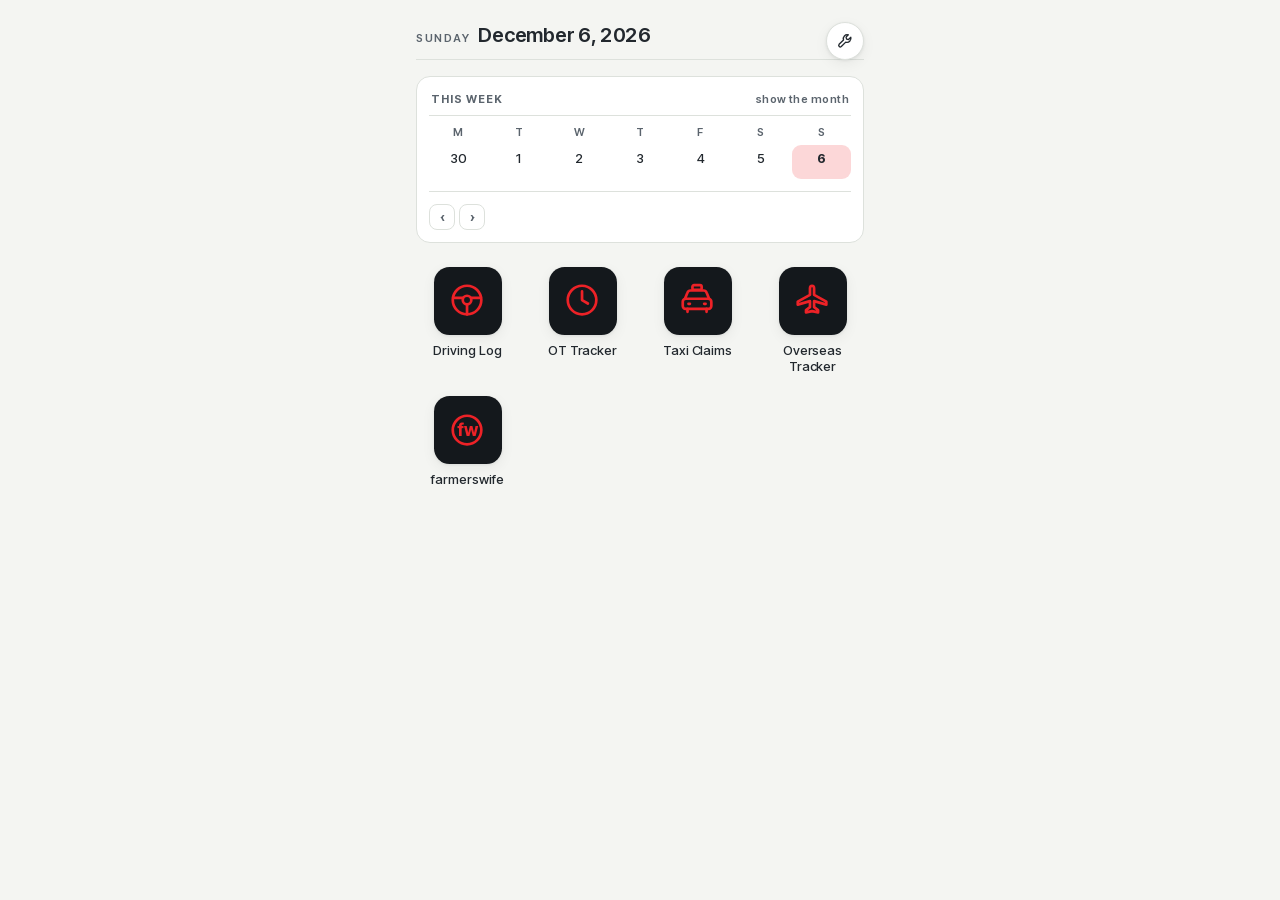
==== index.html @ e89e329d "A dashboard that looks designed rather than assembled Ben: "make the dashboard cleaner and more prof" ====
<!doctype html>
<html lang="en">
<head>
<meta charset="utf-8">
<title>CNA Apps</title>
<meta name="viewport" content="width=device-width, initial-scale=1, viewport-fit=cover">
<meta name="description" content="Work apps for the crew — vehicle and overtime logging, overseas OT forms.">
<meta name="theme-color" content="#171B20">
<meta name="apple-mobile-web-app-capable" content="yes">
<meta name="apple-mobile-web-app-status-bar-style" content="black-translucent">
<meta name="apple-mobile-web-app-title" content="CNA Apps">
<link rel="manifest" href="manifest.json">
<link rel="icon" href="icon-192.png" type="image/png">
<link rel="apple-touch-icon" href="apple-touch-icon.png">
<link rel="stylesheet" href="shell.css">
</head>
<body class="cna-hub">

<div class="cna-wrap">

<div id="cna-home">

  <!-- The date and the wrench share one line. The wrench used to sit
       alone in an empty strip above it, which read as a leftover. -->
  <header class="cna-today" id="cna-today">
    <span class="cna-today-day" id="cna-today-day"></span>
    <span class="cna-today-date" id="cna-today-date"></span>
    <button id="cna-settings-open" class="cna-gear" type="button" aria-label="Settings">
      <svg viewBox="0 0 24 24" fill="none" stroke="currentColor" stroke-width="1.7"
           stroke-linecap="round" stroke-linejoin="round" aria-hidden="true">
        <path d="M15.6 3.6a5 5 0 0 0-6.1 6.4L3.9 15.6a2 2 0 0 0 2.8 2.8l5.6-5.6a5 5 0 0 0 6.4-6.1l-2.9 2.9-2.4-.7-.7-2.4z"/>
      </svg>
    </button>
  </header>

  <!-- Filled in from the small summary each app leaves for the home
       screen. Empty until at least one app has been opened once. -->
  <div class="cna-strip" id="cna-strip"></div>

  <!-- What each app says is still outstanding, in its own words.
       Empty, and no height at all, on a day with nothing to do. -->
  <div class="cna-todo" id="cna-todo"></div>

  <!-- The week, coloured by what each app says happened on each day.
       Empty until at least one app has been opened once. -->
  <div class="cna-cal" id="cna-cal"></div>

  <nav class="cna-apps" id="cna-app-grid" aria-label="Apps">

    <a class="cna-app" href="dot/" data-app-id="dot">
      <span class="cna-app-icon cna-icon-dot" aria-hidden="true">
        <svg viewBox="0 0 24 24" fill="none" stroke="currentColor" stroke-width="1.7"
             stroke-linecap="round" stroke-linejoin="round">
          <circle cx="12" cy="12" r="9"/><circle cx="12" cy="12" r="2.7"/>
          <path d="M3.3 10.6h6M15 10.6h5.7M12 14.7V21"/>
        </svg>
      </span>
      <span class="cna-app-label">Driving Log</span>
    </a>

    <a class="cna-app" href="otlog/" data-app-id="otlog">
      <span class="cna-app-icon cna-icon-otlog" aria-hidden="true">
        <!-- a clock, drawn at the same line weight as the steering wheel
             so the whole row reads as one set -->
        <svg viewBox="0 0 24 24" fill="none" stroke="currentColor" stroke-width="1.7"
             stroke-linecap="round" stroke-linejoin="round">
          <circle cx="12" cy="12" r="9"/><path d="M12 6.6V12l3.7 2.2"/>
        </svg>
      </span>
      <span class="cna-app-label">OT Tracker</span>
    </a>

    <a class="cna-app" href="taxi/" data-app-id="taxi">
      <span class="cna-app-icon cna-icon-taxi" aria-hidden="true">
        <!-- a cab with its roof sign, drawn at the same line weight as the
             steering wheel so the whole row reads as one set -->
        <svg viewBox="0 0 24 24" fill="none" stroke="currentColor" stroke-width="1.7"
             stroke-linecap="round" stroke-linejoin="round">
          <rect x="9.1" y="2.6" width="5.8" height="2.9" rx="1"/>
          <path d="M4.4 11.2 6 7.3a2 2 0 0 1 1.9-1.3h8.2A2 2 0 0 1 18 7.3l1.6 3.9"/>
          <rect x="3" y="11.2" width="18" height="6.4" rx="1.8"/>
          <path d="M6.6 14.4h.9M16.5 14.4h.9M6 17.6v1.8M18 17.6v1.8"/>
        </svg>
      </span>
      <span class="cna-app-label">Taxi Claims</span>
    </a>

    <a class="cna-app" href="ot/" data-app-id="ot">
      <span class="cna-app-icon cna-icon-ot" aria-hidden="true">
        <!-- a plain aeroplane, drawn at the same line weight as the
             steering wheel so the two read as one set -->
        <svg viewBox="0 0 24 24" fill="none" stroke="currentColor" stroke-width="1.7"
             stroke-linecap="round" stroke-linejoin="round">
          <path d="M12 3c.8 0 1.3.8 1.3 1.8v3.9l7.7 4.3v1.9l-7.7-2.2v3.8l2.5 1.8v1.5L12 19l-3.8.8v-1.5l2.5-1.8v-3.8L3 14.9V13l7.7-4.3V4.8C10.7 3.8 11.2 3 12 3z"/>
        </svg>
      </span>
      <span class="cna-app-label">Overseas Tracker</span>
    </a>

    <!-- A shortcut out to the rostering site, not an app stored on the
         phone, so this one needs a connection. -->
    <a class="cna-app" href="https://mediacorp.cloud.farmerswife.com/mobile/index.html"
       data-app-id="fw" data-external="1" target="_blank" rel="noopener noreferrer">
      <span class="cna-app-icon cna-icon-fw" aria-hidden="true">
        <!-- farmerswife's ring-and-fw mark redrawn in the same line weight
             and colour as the other two, so the row reads as one set -->
        <svg viewBox="0 0 24 24" fill="none" stroke="currentColor" stroke-width="1.7"
             stroke-linecap="round" stroke-linejoin="round">
          <circle cx="12" cy="12" r="9"/>
          <text x="12" y="12.9" text-anchor="middle" dominant-baseline="middle"
                font-family="Inter Tight, system-ui, sans-serif" font-weight="700"
                font-size="11" fill="currentColor" stroke="none">fw</text>
        </svg>
      </span>
      <span class="cna-app-label">farmerswife</span>
    </a>

  </nav>

</div><!-- /cna-home -->


<section id="cna-settings" hidden aria-label="Settings">

  <header class="cna-header">
    <h1>Settings</h1>
    <button id="cna-settings-close" class="cna-gear" type="button" aria-label="Back to apps">
      <svg viewBox="0 0 24 24" fill="none" stroke="currentColor" stroke-width="2"
           stroke-linecap="round" stroke-linejoin="round" aria-hidden="true">
        <path d="M18 6 6 18M6 6l12 12"/>
      </svg>
    </button>
  </header>

  <h2 class="cna-section-title">Appearance</h2>
  <div class="cna-card">
    <div class="cna-seg" id="cna-theme-picker" role="group" aria-label="Appearance">
      <button type="button" data-theme="light" aria-pressed="false">Day mode</button>
      <button type="button" data-theme="dark" aria-pressed="false">Night mode</button>
      <button type="button" data-theme="auto" aria-pressed="false">Follow phone</button>
    </div>
  </div>

  <h2 class="cna-section-title">Text size</h2>
  <div class="cna-card">
    <div class="cna-seg cna-seg-4" id="cna-size-picker" role="group" aria-label="Text size">
      <button type="button" data-scale="0.9"  aria-pressed="false" style="font-size:12px">Small</button>
      <button type="button" data-scale="1"    aria-pressed="false" style="font-size:14px">Normal</button>
      <button type="button" data-scale="1.15" aria-pressed="false" style="font-size:16px">Large</button>
      <button type="button" data-scale="1.3"  aria-pressed="false" style="font-size:18px">Larger</button>
    </div>
  </div>

  <!-- Ticked activities are written into a calendar file the phone hands
       to its own Calendar app. Built from the same summaries the home
       screen already reads, so no app has to be touched to feed it. -->
  <h2 class="cna-section-title">Add to Apple Calendar</h2>
  <div class="cna-card">
    <div id="cna-cal-picks" class="cna-checks"></div>
    <button id="cna-cal-send" class="cna-btn" type="button">Add to Apple Calendar</button>
    <p id="cna-cal-note" class="cna-note" hidden></p>
  </div>

  <h2 class="cna-section-title">App updates</h2>
  <div class="cna-card">
    <div id="cna-update-list" class="cna-update-list"></div>
    <div class="cna-btn-row">
      <button id="cna-check-updates" class="cna-btn" type="button">Check for updates</button>
      <button id="cna-whats-new" class="cna-btn" type="button">What's new</button>
    </div>
  </div>

</section>

<!-- The small window. Empty until something opens it. -->
<div id="cna-modal" class="cna-modal" hidden role="dialog" aria-modal="true" aria-labelledby="cna-modal-title">
  <div class="cna-sheet" tabindex="-1">
    <header class="cna-sheet-head">
      <h2 id="cna-modal-title">What&rsquo;s new</h2>
      <button id="cna-modal-close" class="cna-gear" type="button" aria-label="Close">
        <svg viewBox="0 0 24 24" fill="none" stroke="currentColor" stroke-width="2"
             stroke-linecap="round" stroke-linejoin="round" aria-hidden="true">
          <path d="M18 6 6 18M6 6l12 12"/>
        </svg>
      </button>
    </header>
    <div id="cna-modal-body" class="cna-sheet-body"></div>
  </div>
</div>

</div>

<script src="shell.js"></script>
</body>
</html>
---- shell.css ----
/* Shell styles for the CNA Integrated App.

   Every rule here is prefixed .cna- so it can never collide with anything
   inside a sub-app. The two module pages load this file alongside their own
   stylesheet; the only things it styles in there are the top bar and the
   shared typeface. */

/* Inter Tight, served from this site rather than from Google, so the apps
   keep their own look with no signal and nothing is requested from an
   outside company. One variable file covers every weight from 400 to 700.
   swap: text shows immediately in the phone's own font and changes over
   once this has loaded, so a slow connection never leaves a blank screen. */
@font-face {
  font-family: "Inter Tight";
  font-style: normal;
  font-weight: 400 700;
  font-display: swap;
  src: url("fonts/inter-tight-latin.woff2") format("woff2");
  unicode-range: U+0000-00FF, U+0131, U+0152-0153, U+02BB-02BC, U+02C6, U+02DA,
    U+02DC, U+0304, U+0308, U+0329, U+2000-206F, U+20AC, U+2122, U+2191, U+2193,
    U+2212, U+2215, U+FEFF, U+FFFD;
}

@font-face {
  font-family: "Inter Tight";
  font-style: normal;
  font-weight: 400 700;
  font-display: swap;
  src: url("fonts/inter-tight-latin-ext.woff2") format("woff2");
  unicode-range: U+0100-02BA, U+02BD-02C5, U+02C7-02CC, U+02CE-02D7, U+02DD-02FF,
    U+0304, U+0308, U+0329, U+1D00-1DBF, U+1E00-1E9F, U+1EF2-1EFF, U+2020,
    U+20A0-20AB, U+20AD-20C0, U+2113, U+2C60-2C7F, U+A720-A7FF;
}

/* OT Builder's own stylesheet already asks for Inter and falls back to the
   phone's font. Pointing it at Inter Tight from here means its file stays
   exactly as its author wrote it. This sets the family on that app's root
   only, so the Arial used for the printed-form preview is left alone. */
#ot-form-builder {
  font-family: "Inter Tight", Inter, ui-sans-serif, system-ui, -apple-system,
    BlinkMacSystemFont, "Segoe UI", sans-serif;
}

:root {
  --cna-font: "Inter Tight", -apple-system, "SF Pro Text", "Segoe UI", Roboto,
    system-ui, sans-serif;

  /* Five sizes, and nothing between them. The home screen had grown
     twelve — 9, 10, 10.8, 11, 12, 13, 13.5, 14, 15, 18, 19, 20 — which is
     the single biggest reason it read as unfinished. Every piece of text
     on this page now picks one of these.
       label  section headings, figure labels' siblings, legends
       small  secondary text, calendar numbers, app names
       body   rows meant to be read and tapped
       title  the date
       figure the numbers                                            */
  --t-label: 11px;
  --t-small: 13px;
  --t-body: 15px;
  --t-title: 20px;
  --t-figure: 26px;

  /* One card, used for every panel on the home screen, so the page reads
     as three parts of one thing rather than three unrelated pieces. */
  --cna-radius: 14px;

  --cna-paper: #F4F5F2;
  --cna-card: #FFFFFF;
  --cna-ink: #22282E;
  --cna-ink-soft: #5B646D;
  --cna-line: #DDE1DC;
  --cna-accent: #ED2227;
  --cna-accent-ink: #FFFFFF;
  --cna-shadow: 0 1px 3px rgba(30, 36, 42, .08), 0 4px 14px rgba(30, 36, 42, .06);
}

@media (prefers-color-scheme: dark) {
  :root {
    --cna-paper: #171B20;
    --cna-card: #21262D;
    --cna-ink: #E9ECEE;
    --cna-ink-soft: #9AA4AD;
    --cna-line: #333B44;
    --cna-accent: #F04A4E;
    --cna-accent-ink: #FFFFFF;
    --cna-shadow: 0 1px 3px rgba(0, 0, 0, .35), 0 4px 14px rgba(0, 0, 0, .25);
  }
}

/* An explicit choice always wins over the device setting, in both
   directions — the same three-state model DOT.log already uses.

   Three ways a choice can arrive: the container's own switch
   (data-cna-theme), DOT.log stamping the document root (data-theme),
   and OT Builder stamping its own root element, which is matched
   through :has(). Whichever is present, the shell's top bar ends up
   on the same side as the app it is sitting on. */
:root[data-cna-theme="light"],
:root[data-theme="light"],
:root:has(#ot-form-builder[data-theme="light"]) {
  --cna-paper: #F4F5F2; --cna-card: #FFFFFF; --cna-ink: #22282E;
  --cna-ink-soft: #5B646D; --cna-line: #DDE1DC; --cna-accent: #ED2227;
  --cna-accent-ink: #FFFFFF;
  --cna-shadow: 0 1px 3px rgba(30, 36, 42, .08), 0 4px 14px rgba(30, 36, 42, .06);
}

:root[data-cna-theme="dark"],
:root[data-theme="dark"],
:root:has(#ot-form-builder[data-theme="dark"]) {
  --cna-paper: #171B20; --cna-card: #21262D; --cna-ink: #E9ECEE;
  --cna-ink-soft: #9AA4AD; --cna-line: #333B44; --cna-accent: #F04A4E;
  --cna-accent-ink: #FFFFFF;
  --cna-shadow: 0 1px 3px rgba(0, 0, 0, .35), 0 4px 14px rgba(0, 0, 0, .25);
}

/* ---------------------------------------------------------------
   The shell's top bar. This is the ONLY part of this file that
   renders inside a sub-app, and it sits outside that app's root
   element so the app's own styles and DOM lookups never see it.

   It is a bar rather than a floating chip on purpose: a chip that
   hovers over the page always ends up covering the app's own title.
   A bar reserves its own strip, so nothing is ever hidden.
   --------------------------------------------------------------- */

.cna-topbar {
  position: fixed;
  top: 0;
  left: 0;
  right: 0;
  z-index: 2147483000;

  display: flex;
  align-items: center;

  height: calc(52px + env(safe-area-inset-top));
  padding: env(safe-area-inset-top) 10px 0 calc(10px + env(safe-area-inset-left));

  background: var(--cna-paper);
  border-bottom: 1px solid var(--cna-line);
}

/* Reserve the bar's strip so the app below is never covered. */
body:has(> .cna-topbar) {
  padding-top: calc(52px + env(safe-area-inset-top));
}

.cna-back {
  display: inline-flex;
  align-items: center;
  gap: 5px;

  padding: 9px 16px 9px 12px;
  border: 1px solid var(--cna-line);
  border-radius: 999px;

  background: var(--cna-card);
  color: var(--cna-ink);

  font: 600 var(--t-body)/1 var(--cna-font);
  text-decoration: none;
  -webkit-tap-highlight-color: transparent;
}

.cna-back:active { transform: scale(.96); }
.cna-back-arrow { font-size: 18px; line-height: 1; }

/* Keyboard users need to see where they are. */
.cna-back:focus-visible,
.cna-app:focus-visible .cna-app-icon {
  outline: 2px solid var(--cna-accent);
  outline-offset: 3px;
}

.cna-app:focus-visible { outline: none; }

/* ---------------------------------------------------------------
   The front door itself.
   --------------------------------------------------------------- */

/* The home screen sits a shade lighter than the rest of the container.
   The app tiles are pure black, and on the standard dark ground their
   edges disappeared into the page — a soft neutral behind them gives
   each tile its shape back without touching the tiles themselves.

   This is deliberately its own value rather than a change to --cna-paper,
   because that token also paints the bar inside each sub-app, where it
   has to keep matching the app it is sitting on. */
.cna-hub {
  margin: 0;
  padding: 0;
  background: #F4F5F2;
  color: var(--cna-ink);
  font: 16px/1.5 var(--cna-font);
  min-height: 100vh;
}

/* The ground sits below the cards, never level with them. At #212830 it
   was a shade lighter than the card colour itself, so in night mode the
   panels were holding on by their 1px border alone — measured 1.02
   against the ground, which is no separation at all. Dropping to the
   same paper the sub-apps use takes it to 1.14 and makes the page one
   set of surfaces rather than two. */
@media (prefers-color-scheme: dark) {
  :root:not([data-cna-theme="light"]) .cna-hub { background: var(--cna-paper); }
}

:root[data-cna-theme="dark"] .cna-hub { background: #171B20; }
:root[data-cna-theme="light"] .cna-hub { background: #F4F5F2; }

.cna-hub * { box-sizing: border-box; }

.cna-wrap {
  max-width: 480px;
  margin: 0 auto;
  padding: calc(24px + env(safe-area-inset-top)) 16px calc(32px + env(safe-area-inset-bottom));
}

.cna-header { margin-bottom: 24px; }

.cna-header h1 {
  margin: 0;
  font-size: var(--t-title);
  font-weight: 800;
  letter-spacing: -.01em;
}

.cna-header p {
  margin: 4px 0 0;
  font-size: var(--t-small);
  color: var(--cna-ink-soft);
}

.cna-section-title {
  margin: 0 0 8px;
  font-size: var(--t-label);
  font-weight: 700;
  text-transform: uppercase;
  letter-spacing: .09em;
  color: var(--cna-ink-soft);
}

/* ---------------------------------------------------------------
   The week under the figures.

   Sized so a week plus its legend still leaves the app icons on
   screen without scrolling — that was the whole reason for showing
   a week rather than a month by default. Empty adds no height at
   all, so a phone with no apps opened yet looks as it did before.
   --------------------------------------------------------------- */

.cna-cal:not(:empty) {
  margin: 0 0 24px;
  padding: 12px;
  border: 1px solid var(--cna-line);
  border-radius: var(--cna-radius);
  background: var(--cna-card);
}

.cna-cal-head {
  display: flex;
  align-items: baseline;
  justify-content: space-between;
  gap: 10px;
  width: 100%;
  margin: 0 0 8px;
  padding: 2px 2px 8px;
  background: none;
  border: none;
  border-bottom: 1px solid var(--cna-line);
  color: inherit;
  font: inherit;
  cursor: pointer;
  -webkit-tap-highlight-color: transparent;
}
.cna-cal-head:focus-visible { outline: 2px solid var(--cna-accent); outline-offset: 2px; border-radius: 6px; }

.cna-cal-title {
  font-size: var(--t-label);
  font-weight: 700;
  text-transform: uppercase;
  letter-spacing: .09em;
  color: var(--cna-ink-soft);
}
/* Matched to the heading beside it rather than set a size smaller in
   lower case, which read as a stray link. */
.cna-cal-hint {
  font-size: var(--t-label);
  font-weight: 600;
  letter-spacing: .04em;
  color: var(--cna-ink-soft);
}

.cna-cal-dow {
  display: grid;
  grid-template-columns: repeat(7, 1fr);
  gap: 2px;
  margin-bottom: 4px;
}
.cna-cal-dow span {
  font-size: var(--t-label);
  font-weight: 600;
  letter-spacing: .06em;
  text-align: center;
  color: var(--cna-ink-soft);
}

.cna-cal-week-row { display: flex; flex-direction: column; gap: 2px; }
.cna-cal-week-row + .cna-cal-week-row { margin-top: 2px; }
.cna-cal-days,
.cna-cal-bars { display: grid; grid-template-columns: repeat(7, 1fr); gap: 2px; }

/* a run of days is one line under them, so a trip reads as one thing
   rather than seven separate marks. Square where it carries on past the
   edge of the week, rounded where it genuinely starts or ends. */
.cna-cal-bar {
  height: 4px;
  border-radius: 0;
  display: block;
  min-width: 0;
}
.cna-cal-bar-opens { border-top-left-radius: 3px; border-bottom-left-radius: 3px; margin-left: 3px; }
.cna-cal-bar-closes { border-top-right-radius: 3px; border-bottom-right-radius: 3px; margin-right: 3px; }

.cna-cal-grid {
  display: flex;
  flex-direction: column;
  gap: 2px;
  /* the sideways drag belongs to the calendar; up and down still scrolls
     the page through it */
  touch-action: pan-y;
}

.cna-cal-cell {
  aspect-ratio: 1;
  display: flex;
  flex-direction: column;
  align-items: center;
  justify-content: center;
  gap: 3px;
  padding: 0;
  background: none;
  border: none;
  border-radius: 9px;
  color: inherit;
  font: inherit;
  -webkit-tap-highlight-color: transparent;
}
/* a week's cells are wider than they are tall, so they do not become
   seven big squares on a phone */
.cna-cal-week .cna-cal-cell { aspect-ratio: auto; padding: 7px 0; }
.cna-cal-cell:focus-visible { outline: 2px solid var(--cna-accent); outline-offset: -2px; }

button.cna-cal-cell { cursor: pointer; }
.cna-cal-blank { visibility: hidden; }

.cna-cal-n { font-size: var(--t-small); font-weight: 500; line-height: 1; font-variant-numeric: tabular-nums; }

/* Today is marked by the tinted chip, and its number stays ink. Accent
   red on its own tint measured 3.43, under the 4.5 a number this size
   needs; white on the accent is no better at 4.33. The chip carries the
   meaning perfectly well on its own. */
.cna-cal-today { background: color-mix(in srgb, var(--cna-accent) 18%, transparent); }
.cna-cal-today .cna-cal-n { font-weight: 700; }
.cna-cal-picked { background: color-mix(in srgb, var(--cna-ink) 12%, transparent); }

.cna-cal-dots { display: flex; gap: 2px; height: 4px; align-items: center; }
.cna-cal-dots i { width: 4px; height: 4px; border-radius: 50%; display: block; }

.cna-cal-detail {
  display: flex;
  flex-wrap: wrap;
  align-items: center;
  gap: 4px 12px;
  margin-top: 12px;
  font-size: var(--t-small);
}
.cna-cal-detail-day { font-weight: 700; }
.cna-cal-detail-bit { display: inline-flex; align-items: center; gap: 5px; color: var(--cna-ink-soft); }
.cna-cal-detail-bit i { width: 6px; height: 6px; border-radius: 50%; display: block; flex: none; }

.cna-cal-foot {
  display: flex;
  align-items: center;
  justify-content: space-between;
  gap: 12px;
  margin-top: 12px;
  padding-top: 12px;
  border-top: 1px solid var(--cna-line);
}
.cna-cal-nav { display: flex; gap: 4px; flex: none; }
.cna-cal-nav button {
  width: 26px; height: 26px;
  display: flex; align-items: center; justify-content: center;
  background: none;
  border: 1px solid var(--cna-line);
  border-radius: 8px;
  color: var(--cna-ink-soft);
  font: 600 var(--t-body)/1 var(--cna-font);
  cursor: pointer;
  -webkit-tap-highlight-color: transparent;
}
.cna-cal-nav button:focus-visible { outline: 2px solid var(--cna-accent); outline-offset: 2px; }

/* only present once the calendar has been moved away from today */
.cna-cal-back {
  width: auto !important;
  padding: 0 10px;
  font-size: var(--t-label) !important;
  font-weight: 600;
  color: var(--cna-accent) !important;
  border-color: color-mix(in srgb, var(--cna-accent) 45%, var(--cna-line)) !important;
}

.cna-cal-legend { display: flex; flex-wrap: wrap; gap: 4px 10px; }
.cna-cal-legend span { display: inline-flex; align-items: center; gap: 5px; font-size: var(--t-label); color: var(--cna-ink-soft); }
.cna-cal-legend i { width: 6px; height: 6px; border-radius: 50%; display: block; }

/* ---------------------------------------------------------------
   Today's date.

   Both apps are about which day you worked, so the date earns the
   top of the screen. Set as a tear-off calendar page: the weekday
   small and spaced above a heavy numeral, with a rule under it.
   --------------------------------------------------------------- */

/* The date and the settings wrench share one line. The wrench used to
   float alone in an empty strip of its own above everything, which read
   as a leftover rather than a header. Room is kept clear on the right so
   a long date never runs underneath it. */
.cna-today {
  position: relative;
  display: flex;
  align-items: baseline;
  gap: 8px;
  flex-wrap: wrap;

  margin: 0 0 16px;
  padding: 0 46px 12px 0;
  border-bottom: 1px solid var(--cna-line);
}

.cna-today .cna-gear { top: -2px; right: 0; }

/* The day sits beside the date rather than above it. The phone's own
   status bar is already carrying the time and the day; two big lines of
   it here cost 79px of a 667px screen, which is a whole figure's worth
   of room spent on something nobody came to the home screen to read. */
/* Quiet, not red. Red on this page now means one thing only — something
   wants doing — and a weekday never does. */
.cna-today-day {
  font-size: var(--t-label);
  font-weight: 600;
  letter-spacing: .14em;
  text-transform: uppercase;
  color: var(--cna-ink-soft);
}

/* ---------------------------------------------------------------
   The line of figures under the date.

   Each app leaves its own summary; this only lays out whatever turns
   up. Three figures sit on the first line at full size and anything
   after them drops to a smaller second line, so the strip can take
   more numbers later without ever pushing the icons off the screen.
   Empty adds no height at all, so a phone with no apps opened yet
   looks exactly as it did before.
   --------------------------------------------------------------- */

/* A panel like the other two, not loose numbers on the page. */
.cna-strip:not(:empty) {
  margin: 0 0 24px;
  padding: 14px 12px;
  border: 1px solid var(--cna-line);
  border-radius: var(--cna-radius);
  background: var(--cna-card);
}

/* An even three columns rather than a wrapping row. A fourth figure used
   to fall onto a second line on its own, at a smaller size, and read as
   something broken; on a grid it lands squarely under the first and
   reads as deliberate. */
/* Columns fit themselves rather than being fixed at three. A plain
   "repeat(3, 1fr)" will not shrink a column below its own contents, so
   "$18.40" quietly stole width from "$86" and the row came out uneven —
   the very thing the grid was meant to fix. Given a floor instead, the
   row holds three on a phone and drops to two when there is genuinely
   not the room: a small screen, or the largest text size, where three
   would have pushed a figure out of its column. */
.cna-strip-row {
  display: grid;
  grid-template-columns: repeat(auto-fit, minmax(92px, 1fr));
  gap: 14px 10px;
}
.cna-strip-row + .cna-strip-row { margin-top: 14px; }

.cna-fig {
  display: block;
  text-decoration: none;
  color: inherit;
  -webkit-tap-highlight-color: transparent;
}
.cna-fig:focus-visible {
  outline: 2px solid var(--cna-accent);
  outline-offset: 3px;
  border-radius: 6px;
}

.cna-fig-n {
  display: block;
  font-size: var(--t-figure);
  font-weight: 600;
  letter-spacing: -.01em;
  font-variant-numeric: tabular-nums;
}

/* Sentence case, not tiny capitals. Capitals are what marks a section
   heading on this page; a figure's own label is not one, and at 10px
   with letter-spacing it was the least readable text on the screen. */
.cna-fig-l {
  display: block;
  margin-top: 2px;
  font-size: var(--t-small);
  font-weight: 500;
  color: var(--cna-ink-soft);
}

/* A figure is never red now. Red belongs to the list below, which says
   what to actually do about it — when three of four numbers were red,
   none of them stood out and the page just looked alarmed. */
.cna-strip-row + .cna-strip-row .cna-fig-n { font-size: var(--t-title); }

.cna-today-date {
  font-size: var(--t-title);
  font-weight: 600;
  letter-spacing: -.01em;
  line-height: 1.1;
  font-variant-numeric: tabular-nums;
}

/* ---------------------------------------------------------------
   What still needs doing.

   The figures above are numbers; these are jobs, and each one is a
   link straight to the screen where it gets done. Empty adds no
   height at all — a clear day should look clear.
   --------------------------------------------------------------- */

.cna-todo:not(:empty) {
  margin: 0 0 24px;
  padding: 12px;
  border: 1px solid var(--cna-line);
  border-radius: var(--cna-radius);
  background: var(--cna-card);
}

/* Sits inside the panel above a rule, exactly like the calendar's, so
   both panels are built the same way. */
.cna-todo-head {
  margin: 0 0 8px;
  padding: 2px 2px 8px;
  border-bottom: 1px solid var(--cna-line);
  font-size: var(--t-label);
  font-weight: 700;
  letter-spacing: .09em;
  text-transform: uppercase;
  color: var(--cna-ink-soft);
}

.cna-todo-row {
  display: flex;
  align-items: center;
  gap: 10px;

  padding: 9px 2px;
  min-height: 40px;
  border-bottom: 1px solid var(--cna-line);

  color: inherit;
  text-decoration: none;
  -webkit-tap-highlight-color: transparent;
}

/* The one place red is spent. Every other red on this page has been
   taken out so that this dot actually carries meaning. */
.cna-todo-row::before {
  content: "";
  flex: 0 0 auto;
  width: 6px;
  height: 6px;
  border-radius: 50%;
  background: var(--cna-accent);
}

.cna-todo-row:last-child { border-bottom: none; }
a.cna-todo-row:active { background: var(--cna-paper); }

.cna-todo-text {
  flex: 1 1 auto;
  min-width: 0;
  font-size: var(--t-body);
  font-weight: 500;
  line-height: 1.3;
}

.cna-todo-go {
  flex: 0 0 auto;
  font-size: var(--t-body);
  line-height: 1;
  color: var(--cna-ink-soft);
}

a.cna-todo-row:focus-visible {
  outline: 2px solid var(--cna-accent);
  outline-offset: -2px;
}


/* Home screen: a grid of app icons, the way a phone lays them out.
   Four to a row, filling from the top left, so adding a third or
   fourth app later just fills the next slot. */

.cna-apps {
  display: grid;
  grid-template-columns: repeat(4, 1fr);
  gap: 22px 12px;
  margin-bottom: 30px;
}

.cna-app {
  display: flex;
  flex-direction: column;
  align-items: center;
  gap: 7px;

  color: inherit;
  text-decoration: none;
  -webkit-tap-highlight-color: transparent;

  /* These icons are links, and a phone's default answer to holding a link
     is its own menu — Open, Open in new tab, and so on. That menu steals
     the hold before this app ever sees it, which is what stopped icons
     being rearranged. Turning off the callout and the text selection that
     comes with it hands the gesture back to the app. */
  -webkit-touch-callout: none;
  -webkit-user-select: none;
  user-select: none;

  /* no waiting for a double-tap-to-zoom that is never coming */
  touch-action: manipulation;
}

/* a phone may also try to drag the icon's image out of the page */
.cna-app img,
.cna-app svg { pointer-events: none; }

.cna-app-icon {
  width: 100%;
  aspect-ratio: 1;
  max-width: 68px;
  display: grid;
  place-items: center;

  /* the squircle corner a phone icon uses */
  border-radius: 23%;
  box-shadow: var(--cna-shadow);

  transition: transform .12s ease;
}

.cna-app:active .cna-app-icon { transform: scale(.92); }

.cna-app-icon svg {
  width: 56%;
  height: 56%;
}

.cna-app-label {
  font-size: var(--t-small);
  font-weight: 500;
  line-height: 1.25;
  text-align: center;
  letter-spacing: -.005em;

  /* a long name wraps to a second line rather than shoving its
     neighbour out of the grid */
  overflow-wrap: anywhere;
}

/* Each app keeps its own identity, exactly as it does standing alone. */

/* CNA's own colours: Alizarin Crimson #ED2227, Texas #F9FB93, black.
   The two in-house apps share the brand and differ by ground, so they
   read as a pair. farmerswife keeps its own blue, because it is somebody
   else's product and should look like itself. */

/* The two in-house apps are deliberately identical in treatment — black
   ground, crimson line art, same weight — so they read as one family and
   are told apart by their drawing alone. The ground is a soft dark rather
   than pure black — black against the page was a harder edge than the
   screen wanted. */
.cna-icon-dot,
.cna-icon-otlog,
.cna-icon-taxi,
.cna-icon-ot,
.cna-icon-fw {
  background: #14181C;
  color: #ED2227;
}


/* farmerswife joins the other two: same ground, same crimson, same
   line weight. Its own blue is gone on purpose — the row is one set. */

/* ---------------------------------------------------------------
   Moving apps around: hold one down, drag it, tap away to finish.
   --------------------------------------------------------------- */

.cna-apps.is-editing { touch-action: none; }

/* The first attempt turned by 1.6 degrees, which was running perfectly
   and was still too small to notice on an icon this size. A phone's own
   jiggle is nearer three degrees and shifts the icon slightly as it
   turns, which is what makes it read as restless rather than still. */
.cna-apps.is-editing .cna-app-icon {
  animation: cna-wiggle .32s ease-in-out infinite alternate;
}

/* every other tile leans the opposite way, so the grid reads as
   restless rather than as one block sliding */
.cna-apps.is-editing .cna-app:nth-child(even) .cna-app-icon {
  animation-name: cna-wiggle-alt;
}

@keyframes cna-wiggle {
  from { transform: rotate(-3deg) translate(-0.6px, 0.4px); }
  to   { transform: rotate(3deg) translate(0.6px, -0.4px); }
}

@keyframes cna-wiggle-alt {
  from { transform: rotate(3deg) translate(0.6px, -0.4px); }
  to   { transform: rotate(-3deg) translate(-0.6px, 0.4px); }
}

/* the scale-on-press would otherwise cancel the wiggle mid-hold */
.cna-apps.is-editing .cna-app:active .cna-app-icon { transform: none; }

.cna-app.is-dragging {
  position: relative;
  z-index: 2147483001;
}

.cna-app.is-dragging .cna-app-icon {
  animation: none;
  transform: scale(1.12);
  box-shadow: 0 10px 26px rgba(0, 0, 0, .32);
}

body.cna-editing { -webkit-user-select: none; user-select: none; }

/* While the icons are moving, tapping one is ignored on purpose so a drag
   cannot open an app by mistake. That needs an obvious way out, or the
   home screen just stops responding. */
.cna-done {
  position: fixed;
  left: 50%;
  transform: translateX(-50%);
  bottom: calc(24px + env(safe-area-inset-bottom));
  z-index: 2147483002;

  padding: 12px 30px;
  border: none;
  border-radius: 999px;

  background: var(--cna-accent);
  color: var(--cna-accent-ink);
  box-shadow: var(--cna-shadow);

  font: 700 var(--t-body)/1 var(--cna-font);
  cursor: pointer;
  -webkit-tap-highlight-color: transparent;
}

.cna-done:active { transform: translateX(-50%) scale(.96); }
.cna-done:focus-visible { outline: 2px solid var(--cna-ink); outline-offset: 3px; }

@media (prefers-reduced-motion: reduce) {
  .cna-apps.is-editing .cna-app-icon { animation: none; outline: 2px dashed var(--cna-accent); outline-offset: 3px; }
}

/* Very narrow phones get three across so the icons stay tappable. */
@media (max-width: 340px) {
  .cna-apps { grid-template-columns: repeat(3, 1fr); }
}

.cna-foot {
  margin: 0;
  text-align: center;
  font-size: var(--t-small);
  color: var(--cna-ink-soft);
}

/* ---------------------------------------------------------------
   Settings
   --------------------------------------------------------------- */

.cna-header { position: relative; }

.cna-gear {
  position: absolute;
  top: -4px;
  right: -6px;

  width: 38px;
  height: 38px;
  display: grid;
  place-items: center;

  border: 1px solid var(--cna-line);
  border-radius: 50%;
  background: var(--cna-card);
  color: var(--cna-ink);
  box-shadow: var(--cna-shadow);

  cursor: pointer;
  -webkit-tap-highlight-color: transparent;
}

.cna-gear svg { width: 19px; height: 19px; }
.cna-gear:active { transform: scale(.94); }
.cna-gear:focus-visible { outline: 2px solid var(--cna-accent); outline-offset: 2px; }

.cna-card {
  padding: 14px;
  margin-bottom: 24px;
  border: 1px solid var(--cna-line);
  border-radius: var(--cna-radius);
  background: var(--cna-card);
  box-shadow: var(--cna-shadow);
}

.cna-hint {
  margin: 12px 0 0;
  font-size: var(--t-small);
  line-height: 1.45;
  color: var(--cna-ink-soft);
}

/* segmented day / night / follow control */
.cna-seg {
  display: grid;
  grid-template-columns: repeat(3, 1fr);
  gap: 6px;
}

/* the text-size row shows each option at roughly its own size, so the
   choice is visible rather than described */
.cna-seg-4 {
  grid-template-columns: repeat(4, 1fr);
  align-items: stretch;
}

.cna-seg-4 button { padding: 10px 2px; }

.cna-seg button {
  padding: 10px 4px;
  border: 1px solid var(--cna-line);
  border-radius: 10px;
  background: transparent;
  color: var(--cna-ink-soft);

  font: 600 var(--t-small)/1.2 var(--cna-font);
  cursor: pointer;
  -webkit-tap-highlight-color: transparent;
}

.cna-seg button.is-on {
  background: var(--cna-accent);
  border-color: var(--cna-accent);
  color: var(--cna-accent-ink);
}

.cna-seg button:focus-visible,
.cna-btn:focus-visible,
.cna-update-btn:focus-visible {
  outline: 2px solid var(--cna-accent);
  outline-offset: 2px;
}

/* one line per app */
.cna-update-list {
  display: grid;
  gap: 2px;
  margin-bottom: 14px;
}

.cna-update-row {
  display: flex;
  align-items: center;
  gap: 12px;
  padding: 10px 0;
  border-bottom: 1px solid var(--cna-line);
}

.cna-update-row:last-child { border-bottom: none; }

.cna-update-name {
  flex: 1 1 auto;
  min-width: 0;
  font-size: var(--t-body);
  font-weight: 600;
}

.cna-update-state {
  display: block;
  margin-top: 2px;
  font-size: var(--t-small);
  font-weight: 400;
  line-height: 1.4;
  color: var(--cna-ink-soft);
}

.cna-update-btn {
  flex: 0 0 auto;
  padding: 8px 14px;
  border: none;
  border-radius: 9px;
  background: var(--cna-accent);
  color: var(--cna-accent-ink);
  font: 700 var(--t-small)/1 var(--cna-font);
  cursor: pointer;
  -webkit-tap-highlight-color: transparent;
}

.cna-btn {
  width: 100%;
  padding: 12px;
  border: 1px solid var(--cna-line);
  border-radius: 10px;
  background: transparent;
  color: var(--cna-ink);
  font: 600 var(--t-small)/1 var(--cna-font);
  cursor: pointer;
  -webkit-tap-highlight-color: transparent;
}

.cna-btn[disabled] { opacity: .55; cursor: default; }

/* two buttons sharing a row */
.cna-btn-row {
  display: grid;
  grid-template-columns: 1fr 1fr;
  gap: 8px;
}

/* ---------------------------------------------------------------
   Which activities go across to the phone's own calendar.
   One row per activity, in the colour it already wears everywhere
   else, so the tick list reads as the same set of things as the
   dots on the home screen.
   --------------------------------------------------------------- */

.cna-checks {
  display: grid;
  gap: 2px;
  margin-bottom: 14px;
}

.cna-check {
  display: flex;
  align-items: center;
  gap: 11px;

  padding: 10px 0;
  border-bottom: 1px solid var(--cna-line);

  font-size: var(--t-body);
  font-weight: 600;
  cursor: pointer;
  -webkit-tap-highlight-color: transparent;
}

.cna-check:last-child { border-bottom: none; }

.cna-check input {
  flex: 0 0 auto;
  width: 20px; height: 20px;
  margin: 0;
  accent-color: var(--cna-accent);
  cursor: pointer;
}

.cna-check i {
  flex: 0 0 auto;
  width: 9px; height: 9px;
  border-radius: 50%;
}

.cna-check span { flex: 1 1 auto; min-width: 0; }

.cna-check:focus-within { outline: none; }
.cna-check input:focus-visible { outline: 2px solid var(--cna-accent); outline-offset: 2px; }

/* Result of pressing a button — what just happened, not a standing
   explanation of what the button is for. */
.cna-note {
  margin: 12px 0 0;
  font-size: var(--t-small);
  line-height: 1.45;
  color: var(--cna-ink-soft);
}

.cna-empty {
  margin: 2px 0 14px;
  font-size: var(--t-body);
  color: var(--cna-ink-soft);
}

/* ---------------------------------------------------------------
   A small window over the page. Used for the list of recent
   updates. It sits above everything, dims what is behind it, and
   closes on the backdrop, the cross, or Escape.
   --------------------------------------------------------------- */

/* A class that sets display beats the browser's own rule for hidden, so
   the window has to be told to stay shut. */
.cna-modal[hidden] { display: none; }

.cna-modal {
  position: fixed;
  inset: 0;
  z-index: 2147483100;

  display: flex;
  align-items: flex-end;
  justify-content: center;

  padding: 16px;
  padding-bottom: calc(16px + env(safe-area-inset-bottom));

  background: rgba(12, 15, 18, .5);
  -webkit-backdrop-filter: blur(2px);
  backdrop-filter: blur(2px);
}

@media (min-height: 640px) {
  .cna-modal { align-items: center; }
}

.cna-sheet {
  width: 100%;
  max-width: 448px;
  /* Measured against the window box above, not vh. Larger text sizes are
     done with zoom on the page, and vh does not scale with it — at Larger
     a 78vh sheet came out taller than the screen and lost its cross off
     the top. A percentage of the box it sits in cannot. */
  max-height: 100%;

  display: flex;
  flex-direction: column;

  border: 1px solid var(--cna-line);
  border-radius: 16px;
  background: var(--cna-card);
  box-shadow: 0 8px 40px rgba(12, 15, 18, .28);
}

.cna-sheet:focus { outline: none; }

.cna-sheet-head {
  display: flex;
  align-items: center;
  gap: 12px;

  padding: 14px 12px 12px 16px;
  border-bottom: 1px solid var(--cna-line);
}

/* The round button is normally pinned to the corner of the home or
   settings header. In here it is one item in a row, so it sits where the
   row puts it. Without this it escapes to the corner of the screen. */
.cna-sheet-head .cna-gear { position: static; }

.cna-sheet-head h2 {
  flex: 1 1 auto;
  margin: 0;
  font-size: var(--t-title);
  font-weight: 700;
}

.cna-sheet-body {
  flex: 1 1 auto;
  min-height: 0;
  overflow-y: auto;
  -webkit-overflow-scrolling: touch;
  padding: 4px 16px 16px;
}

/* one release, newest first */
.cna-news-when {
  margin: 16px 0 0;
  font-size: var(--t-label);
  font-weight: 700;
  letter-spacing: .04em;
  text-transform: uppercase;
  color: var(--cna-ink-soft);
}

.cna-news-what {
  margin: 4px 0 0;
  font-size: var(--t-body);
  font-weight: 700;
}

.cna-news-points {
  margin: 6px 0 0;
  padding-left: 18px;
}

.cna-news-points li {
  margin: 4px 0;
  font-size: var(--t-small);
  line-height: 1.5;
  color: var(--cna-ink-soft);
}

/* ---------------------------------------------------------------
   "Update ready" prompt — same manners as DOT.log's own: it waits,
   it never swaps versions under someone mid-entry.
   --------------------------------------------------------------- */

.cna-update-bar {
  position: fixed;
  left: 16px;
  right: 16px;
  bottom: calc(72px + env(safe-area-inset-bottom));
  max-width: 448px;
  margin: 0 auto;
  z-index: 2147483000;

  display: flex;
  align-items: center;
  gap: 12px;

  padding: 11px 12px 11px 16px;
  border-radius: 12px;
  background: var(--cna-accent);
  color: var(--cna-accent-ink);
  box-shadow: var(--cna-shadow);

  font: 700 var(--t-small)/1.35 var(--cna-font);
}

.cna-update-bar span { flex: 1; }

.cna-update-bar button {
  flex: 0 0 auto;
  padding: 7px 14px;
  border: none;
  border-radius: 8px;
  background: var(--cna-accent-ink);
  color: var(--cna-accent);
  font: 700 var(--t-small)/1 inherit;
  cursor: pointer;
  -webkit-tap-highlight-color: transparent;
}
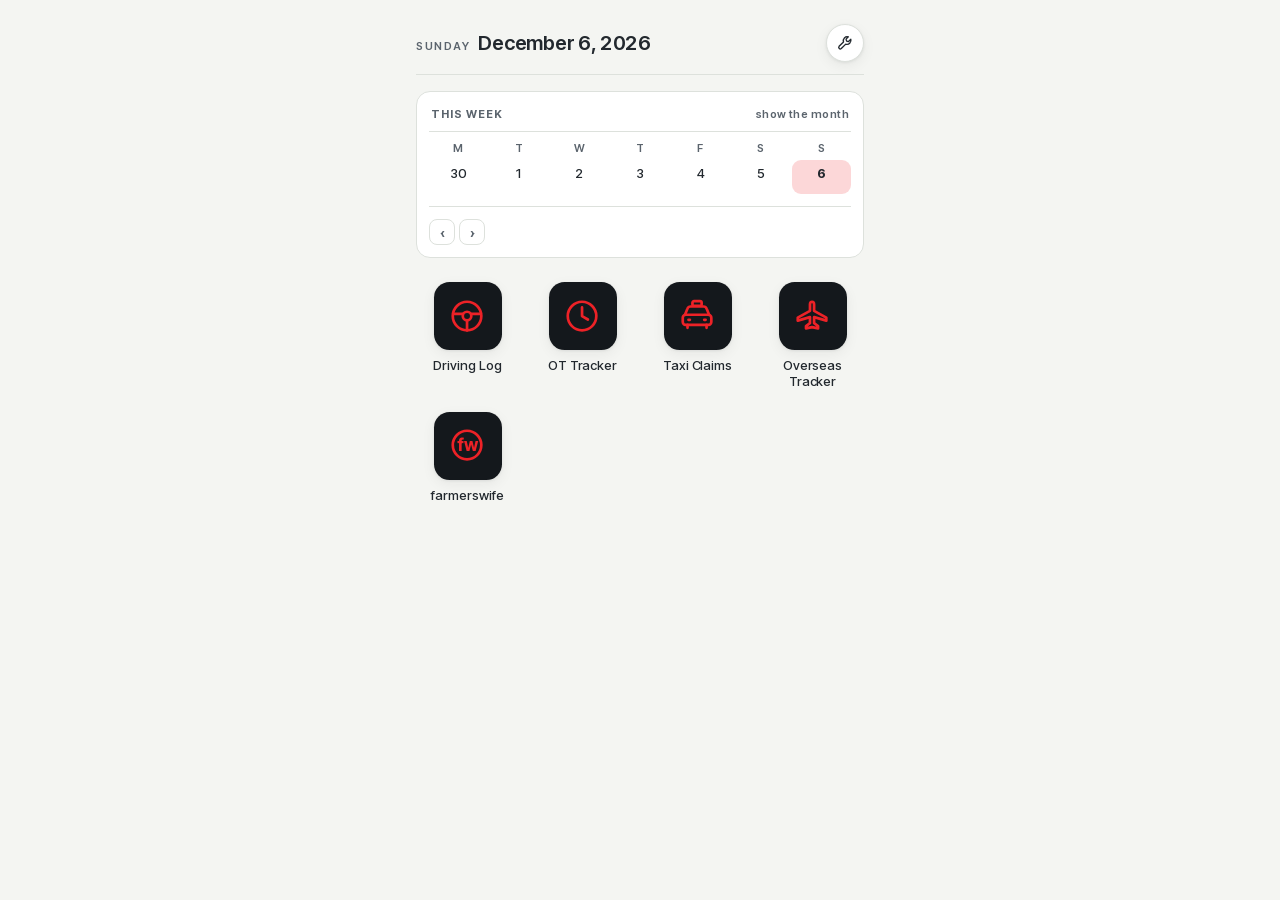
==== commit 292f4cee: "Five things Ben found The settings button crossed the rule under the date. It was pinned to a corner" ====
--- a/index.html
+++ b/index.html
@@ -23,8 +23,10 @@
   <!-- The date and the wrench share one line. The wrench used to sit
        alone in an empty strip above it, which read as a leftover. -->
   <header class="cna-today" id="cna-today">
-    <span class="cna-today-day" id="cna-today-day"></span>
-    <span class="cna-today-date" id="cna-today-date"></span>
+    <span class="cna-today-when">
+      <span class="cna-today-day" id="cna-today-day"></span>
+      <span class="cna-today-date" id="cna-today-date"></span>
+    </span>
     <button id="cna-settings-open" class="cna-gear" type="button" aria-label="Settings">
       <svg viewBox="0 0 24 24" fill="none" stroke="currentColor" stroke-width="1.7"
            stroke-linecap="round" stroke-linejoin="round" aria-hidden="true">
@@ -154,15 +156,21 @@
   <!-- Ticked activities are written into a calendar file the phone hands
        to its own Calendar app. Built from the same summaries the home
        screen already reads, so no app has to be touched to feed it. -->
-  <h2 class="cna-section-title">Add to Apple Calendar</h2>
+  <h2 class="cna-section-title">Add to Calendar</h2>
   <div class="cna-card">
     <div id="cna-cal-picks" class="cna-checks"></div>
-    <button id="cna-cal-send" class="cna-btn" type="button">Add to Apple Calendar</button>
+    <button id="cna-cal-send" class="cna-btn" type="button">Add to Calendar</button>
     <p id="cna-cal-note" class="cna-note" hidden></p>
+    <!-- Filled in only when the phone will not hand the file over by
+         itself, so there is always something real to tap. -->
+    <div id="cna-cal-fallback" hidden></div>
   </div>
 
   <h2 class="cna-section-title">App updates</h2>
   <div class="cna-card">
+    <!-- The container itself first, then the apps it holds. It updates by
+         a different route from theirs, so it is drawn separately. -->
+    <div id="cna-shell-row" class="cna-update-list"></div>
     <div id="cna-update-list" class="cna-update-list"></div>
     <div class="cna-btn-row">
       <button id="cna-check-updates" class="cna-btn" type="button">Check for updates</button>
--- a/shell.css
+++ b/shell.css
@@ -376,8 +376,24 @@
   font-size: var(--t-small);
 }
 .cna-cal-detail-day { font-weight: 700; }
-.cna-cal-detail-bit { display: inline-flex; align-items: center; gap: 5px; color: var(--cna-ink-soft); }
+/* Each activity on a tapped day is a link into the app that logged it,
+   so it is built to look like one rather than like a caption. */
+.cna-cal-detail-bit {
+  display: inline-flex;
+  align-items: center;
+  gap: 5px;
+  padding: 4px 8px 4px 7px;
+  border: 1px solid var(--cna-line);
+  border-radius: 999px;
+  color: var(--cna-ink-soft);
+  text-decoration: none;
+  -webkit-tap-highlight-color: transparent;
+}
+a.cna-cal-detail-bit { color: var(--cna-ink); }
+a.cna-cal-detail-bit:active { background: var(--cna-paper); }
+a.cna-cal-detail-bit:focus-visible { outline: 2px solid var(--cna-accent); outline-offset: 2px; }
 .cna-cal-detail-bit i { width: 6px; height: 6px; border-radius: 50%; display: block; flex: none; }
+.cna-cal-detail-bit b { font-weight: 400; color: var(--cna-ink-soft); }
 
 .cna-cal-foot {
   display: flex;
@@ -426,21 +442,36 @@
 
 /* The date and the settings wrench share one line. The wrench used to
    float alone in an empty strip of its own above everything, which read
-   as a leftover rather than a header. Room is kept clear on the right so
-   a long date never runs underneath it. */
+   as a leftover rather than a header.
+
+   The wrench is an ordinary item on the row rather than something pinned
+   to a corner: pinned, it was placed by a guessed offset and sat low
+   enough to cross the rule underneath. Sitting in the row, it is centred
+   against the date by the layout itself, and stays centred when the date
+   wraps at the largest text size. */
 .cna-today {
-  position: relative;
+  display: flex;
+  align-items: center;
+  justify-content: space-between;
+  gap: 12px;
+
+  margin: 0 0 16px;
+  padding: 0 0 12px;
+  border-bottom: 1px solid var(--cna-line);
+}
+
+.cna-today-when {
   display: flex;
   align-items: baseline;
+  flex-wrap: wrap;
   gap: 8px;
-  flex-wrap: wrap;
-
-  margin: 0 0 16px;
-  padding: 0 46px 12px 0;
-  border-bottom: 1px solid var(--cna-line);
-}
-
-.cna-today .cna-gear { top: -2px; right: 0; }
+  min-width: 0;
+}
+
+.cna-today .cna-gear {
+  position: static;
+  flex: 0 0 auto;
+}
 
 /* The day sits beside the date rather than above it. The phone's own
    status bar is already carrying the time and the day; two big lines of
@@ -946,6 +977,19 @@
 
 .cna-btn[disabled] { opacity: .55; cursor: default; }
 
+/* The same button, but a link, because it hands over a file and a phone
+   only honours that from a press somebody actually made. */
+a.cna-btn-link {
+  display: block;
+  margin-top: 10px;
+  text-align: center;
+  text-decoration: none;
+  border-color: var(--cna-accent);
+  color: var(--cna-accent);
+  font-weight: 700;
+}
+a.cna-btn-link:active { background: var(--cna-paper); }
+
 /* two buttons sharing a row */
 .cna-btn-row {
   display: grid;
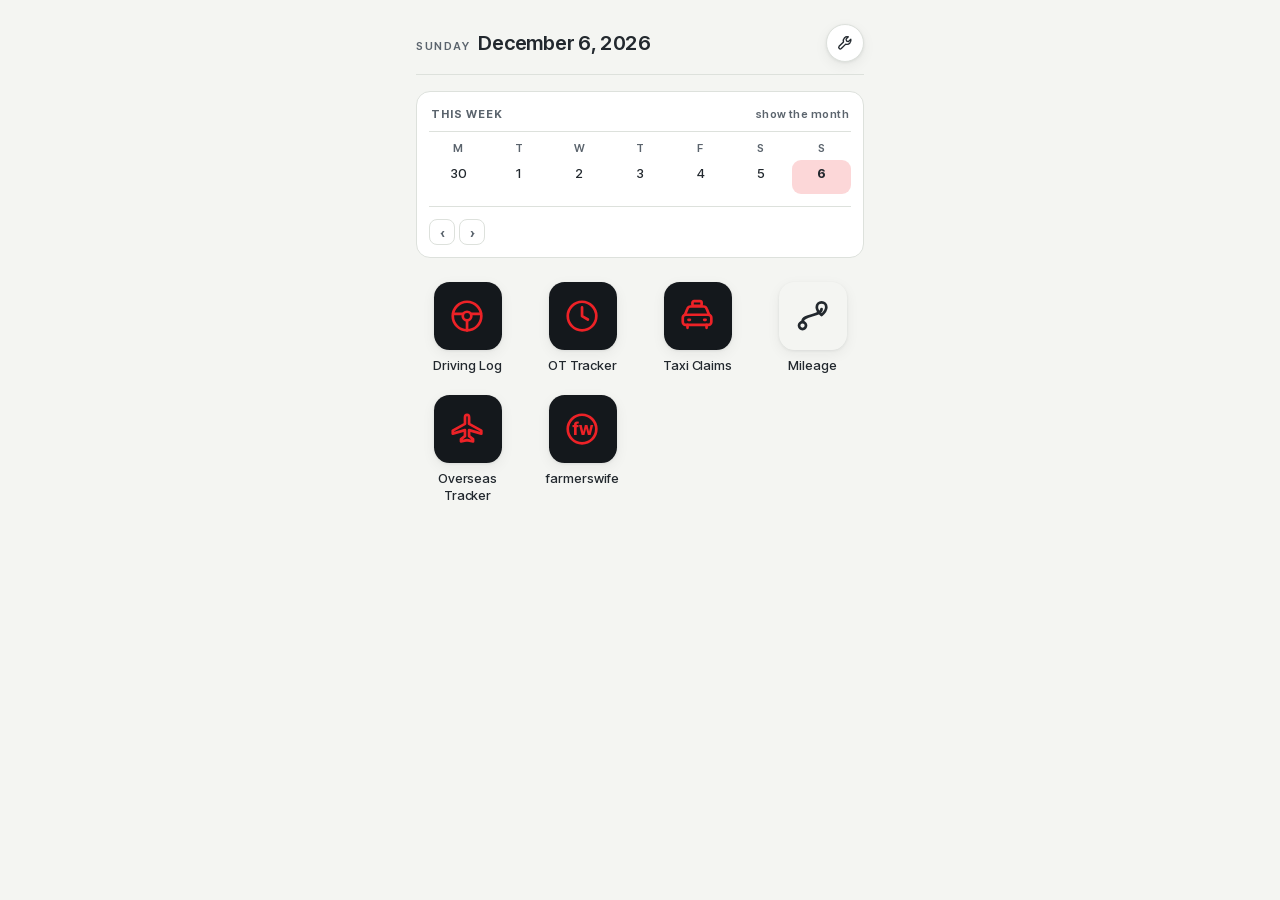
==== commit cf24a7da: "Mileage, and marking claims from the main page A fifth app at off/, and a way to clear claims withou" ====
--- a/index.html
+++ b/index.html
@@ -2,13 +2,15 @@
 <html lang="en">
 <head>
 <meta charset="utf-8">
-<title>CNA Apps</title>
+<title>CNA Integrated App</title>
 <meta name="viewport" content="width=device-width, initial-scale=1, viewport-fit=cover">
 <meta name="description" content="Work apps for the crew — vehicle and overtime logging, overseas OT forms.">
 <meta name="theme-color" content="#171B20">
 <meta name="apple-mobile-web-app-capable" content="yes">
 <meta name="apple-mobile-web-app-status-bar-style" content="black-translucent">
-<meta name="apple-mobile-web-app-title" content="CNA Apps">
+<!-- What iPhone writes under the icon. Short on purpose: anything
+     longer than about twelve characters gets cut with a dash. -->
+<meta name="apple-mobile-web-app-title" content="CIA">
 <link rel="manifest" href="manifest.json">
 <link rel="icon" href="icon-192.png" type="image/png">
 <link rel="apple-touch-icon" href="apple-touch-icon.png">
@@ -87,6 +89,20 @@
       <span class="cna-app-label">Taxi Claims</span>
     </a>
 
+    <a class="cna-app" href="off/" data-app-id="off">
+      <span class="cna-app-icon cna-icon-off" aria-hidden="true">
+        <!-- a route between two points: a start, the road, and where it
+             ended up. Drawn at the same line weight as the steering wheel
+             so the whole row reads as one set. -->
+        <svg viewBox="0 0 24 24" fill="none" stroke="currentColor" stroke-width="1.7"
+             stroke-linecap="round" stroke-linejoin="round">
+          <circle cx="6" cy="18" r="2.2"/><path d="M6 15.6c0-4.8 12-3.4 12-8"/>
+          <path d="M18 3.4c1.7 0 3 1.3 3 3 0 2.2-3 5-3 5s-3-2.8-3-5c0-1.7 1.3-3 3-3z"/>
+        </svg>
+      </span>
+      <span class="cna-app-label">Mileage</span>
+    </a>
+
     <a class="cna-app" href="ot/" data-app-id="ot">
       <span class="cna-app-icon cna-icon-ot" aria-hidden="true">
         <!-- a plain aeroplane, drawn at the same line weight as the
@@ -153,30 +169,73 @@
     </div>
   </div>
 
+  <!-- The two above are settings you change, so they stay open. The three
+       below are tools you use now and then, and folded away they keep the
+       page to one screen — each still says its state on the closed row,
+       which is more than an open panel was telling you. -->
+
   <!-- Ticked activities are written into a calendar file the phone hands
        to its own Calendar app. Built from the same summaries the home
        screen already reads, so no app has to be touched to feed it. -->
-  <h2 class="cna-section-title">Add to Calendar</h2>
-  <div class="cna-card">
-    <div id="cna-cal-picks" class="cna-checks"></div>
-    <button id="cna-cal-send" class="cna-btn" type="button">Add to Calendar</button>
-    <p id="cna-cal-note" class="cna-note" hidden></p>
-    <!-- Filled in only when the phone will not hand the file over by
-         itself, so there is always something real to tap. -->
-    <div id="cna-cal-fallback" hidden></div>
-  </div>
-
-  <h2 class="cna-section-title">App updates</h2>
-  <div class="cna-card">
-    <!-- The container itself first, then the apps it holds. It updates by
-         a different route from theirs, so it is drawn separately. -->
-    <div id="cna-shell-row" class="cna-update-list"></div>
-    <div id="cna-update-list" class="cna-update-list"></div>
-    <div class="cna-btn-row">
-      <button id="cna-check-updates" class="cna-btn" type="button">Check for updates</button>
-      <button id="cna-whats-new" class="cna-btn" type="button">What's new</button>
-    </div>
-  </div>
+  <details class="cna-fold">
+    <summary>
+      <span class="cna-fold-title">Add to Calendar</span>
+      <span class="cna-fold-meta" id="cna-cal-meta"></span>
+      <span class="cna-fold-chev" aria-hidden="true"></span>
+    </summary>
+    <div class="cna-fold-body">
+      <div id="cna-cal-picks" class="cna-checks"></div>
+      <button id="cna-cal-send" class="cna-btn" type="button">Add to Calendar</button>
+      <p id="cna-cal-note" class="cna-note" hidden></p>
+      <!-- Filled in only when the phone will not hand the file over by
+           itself, so there is always something real to tap. -->
+      <div id="cna-cal-fallback" hidden></div>
+    </div>
+  </details>
+
+  <!-- Backup lives here now rather than four times over inside the apps.
+       This page does not read any app's storage: it asks each one for a
+       finished file and never opens it. -->
+  <details class="cna-fold" id="cna-fold-backup">
+    <summary>
+      <span class="cna-fold-title">Backup</span>
+      <span class="cna-fold-meta" id="cna-backup-age"></span>
+      <span class="cna-fold-chev" aria-hidden="true"></span>
+    </summary>
+    <div class="cna-fold-body">
+      <div id="cna-backup-list" class="cna-checks"></div>
+      <label class="cna-check cna-check-plain">
+        <input type="checkbox" id="cna-backup-full" checked>
+        <span>Include receipt photos</span>
+      </label>
+      <div class="cna-btn-row">
+        <button id="cna-backup-all" class="cna-btn" type="button">Back up ticked</button>
+        <button id="cna-restore" class="cna-btn" type="button">Restore</button>
+      </div>
+      <p id="cna-backup-note" class="cna-note" hidden></p>
+      <div id="cna-backup-files" hidden></div>
+      <input type="file" id="cna-restore-file" accept=".json,application/json" hidden>
+      <p class="cna-hint">Save to <strong>iCloud Drive</strong>, not On My iPhone &mdash; then a lost phone doesn't take the backup with it.</p>
+    </div>
+  </details>
+
+  <details class="cna-fold">
+    <summary>
+      <span class="cna-fold-title">App updates</span>
+      <span class="cna-fold-meta" id="cna-updates-meta"></span>
+      <span class="cna-fold-chev" aria-hidden="true"></span>
+    </summary>
+    <div class="cna-fold-body">
+      <!-- The container itself first, then the apps it holds. It updates by
+           a different route from theirs, so it is drawn separately. -->
+      <div id="cna-shell-row" class="cna-update-list"></div>
+      <div id="cna-update-list" class="cna-update-list"></div>
+      <div class="cna-btn-row">
+        <button id="cna-check-updates" class="cna-btn" type="button">Check for updates</button>
+        <button id="cna-whats-new" class="cna-btn" type="button">What's new</button>
+      </div>
+    </div>
+  </details>
 
 </section>
 
@@ -198,6 +257,10 @@
 
 </div>
 
+<!-- Each app is opened out of sight only long enough to answer. Nothing
+     is shown, and they are taken down again when the answer arrives. -->
+<div id="cna-askers" aria-hidden="true"></div>
+
 <script src="shell.js"></script>
 </body>
 </html>
--- a/shell.css
+++ b/shell.css
@@ -918,6 +918,75 @@
   outline-offset: 2px;
 }
 
+/* ---------------------------------------------------------------
+   A folded section.
+
+   Appearance and Text size stay open — they are settings you change.
+   These are tools you use now and then, and folded they keep Settings
+   to one screen while still saying their state on the closed row.
+   --------------------------------------------------------------- */
+
+.cna-fold {
+  margin-bottom: 24px;
+  border: 1px solid var(--cna-line);
+  border-radius: var(--cna-radius);
+  background: var(--cna-card);
+  overflow: hidden;
+}
+
+.cna-fold > summary {
+  display: flex;
+  align-items: center;
+  gap: 10px;
+  padding: 14px;
+  cursor: pointer;
+  list-style: none;
+  -webkit-tap-highlight-color: transparent;
+}
+.cna-fold > summary::-webkit-details-marker { display: none; }
+.cna-fold > summary:focus-visible { outline: 2px solid var(--cna-accent); outline-offset: -2px; }
+
+.cna-fold-title {
+  flex: 0 0 auto;
+  font-size: var(--t-body);
+  font-weight: 700;
+}
+
+.cna-fold-meta {
+  flex: 1 1 auto;
+  min-width: 0;
+  text-align: right;
+  font-size: var(--t-small);
+  color: var(--cna-ink-soft);
+  overflow: hidden;
+  text-overflow: ellipsis;
+  white-space: nowrap;
+}
+
+/* a chevron drawn rather than typed, so it sits square at any text size */
+.cna-fold-chev {
+  flex: 0 0 auto;
+  width: 8px; height: 8px;
+  border-right: 2px solid var(--cna-ink-soft);
+  border-bottom: 2px solid var(--cna-ink-soft);
+  transform: rotate(45deg);
+  margin: -3px 2px 0 0;
+  transition: transform .15s ease;
+}
+.cna-fold[open] > summary .cna-fold-chev {
+  transform: rotate(-135deg);
+  margin-top: 3px;
+}
+@media (prefers-reduced-motion: reduce) {
+  .cna-fold-chev { transition: none; }
+}
+
+.cna-fold-body {
+  padding: 0 14px 14px;
+  border-top: 1px solid var(--cna-line);
+  padding-top: 14px;
+}
+
 /* one line per app */
 .cna-update-list {
   display: grid;
@@ -989,6 +1058,64 @@
   font-weight: 700;
 }
 a.cna-btn-link:active { background: var(--cna-paper); }
+a.cna-btn-link + a.cna-btn-link { margin-top: 8px; }
+
+/* ---------------------------------------------------------------
+   The claims sheet: what each app says is still waiting to be put
+   through, gathered in one list.
+   --------------------------------------------------------------- */
+
+.cna-claim-head {
+  margin: 14px 0 2px;
+  font-size: var(--t-label);
+  font-weight: 700;
+  letter-spacing: .09em;
+  text-transform: uppercase;
+  color: var(--cna-ink-soft);
+}
+.cna-claim-head:first-child { margin-top: 0; }
+
+.cna-claim { font-weight: 500; }
+.cna-claim span { flex: 1 1 auto; min-width: 0; }
+.cna-claim-value {
+  flex: 0 0 auto;
+  font-weight: 700;
+  font-variant-numeric: tabular-nums;
+}
+
+/* the one that does the thing, rather than the one that changes the
+   ticks, so the pair does not read as two equal choices */
+.cna-btn-go {
+  border-color: var(--cna-accent);
+  background: var(--cna-accent);
+  color: var(--cna-accent-ink);
+  font-weight: 700;
+}
+.cna-btn-go[disabled] { opacity: .5; }
+
+/* an option that is not one of a set — no colour dot, no divider */
+.cna-check-plain {
+  border-bottom: none;
+  padding-top: 14px;
+}
+
+/* a job of this page's own is a button, so it needs the row's own look
+   rather than a browser's idea of one */
+button.cna-todo-row {
+  width: 100%;
+  background: none;
+  border: none;
+  border-bottom: 1px solid var(--cna-line);
+  font: inherit;
+  text-align: left;
+  cursor: pointer;
+}
+button.cna-todo-row:last-child { border-bottom: none; }
+button.cna-todo-row:active { background: var(--cna-paper); }
+button.cna-todo-row:focus-visible {
+  outline: 2px solid var(--cna-accent);
+  outline-offset: -2px;
+}
 
 /* two buttons sharing a row */
 .cna-btn-row {
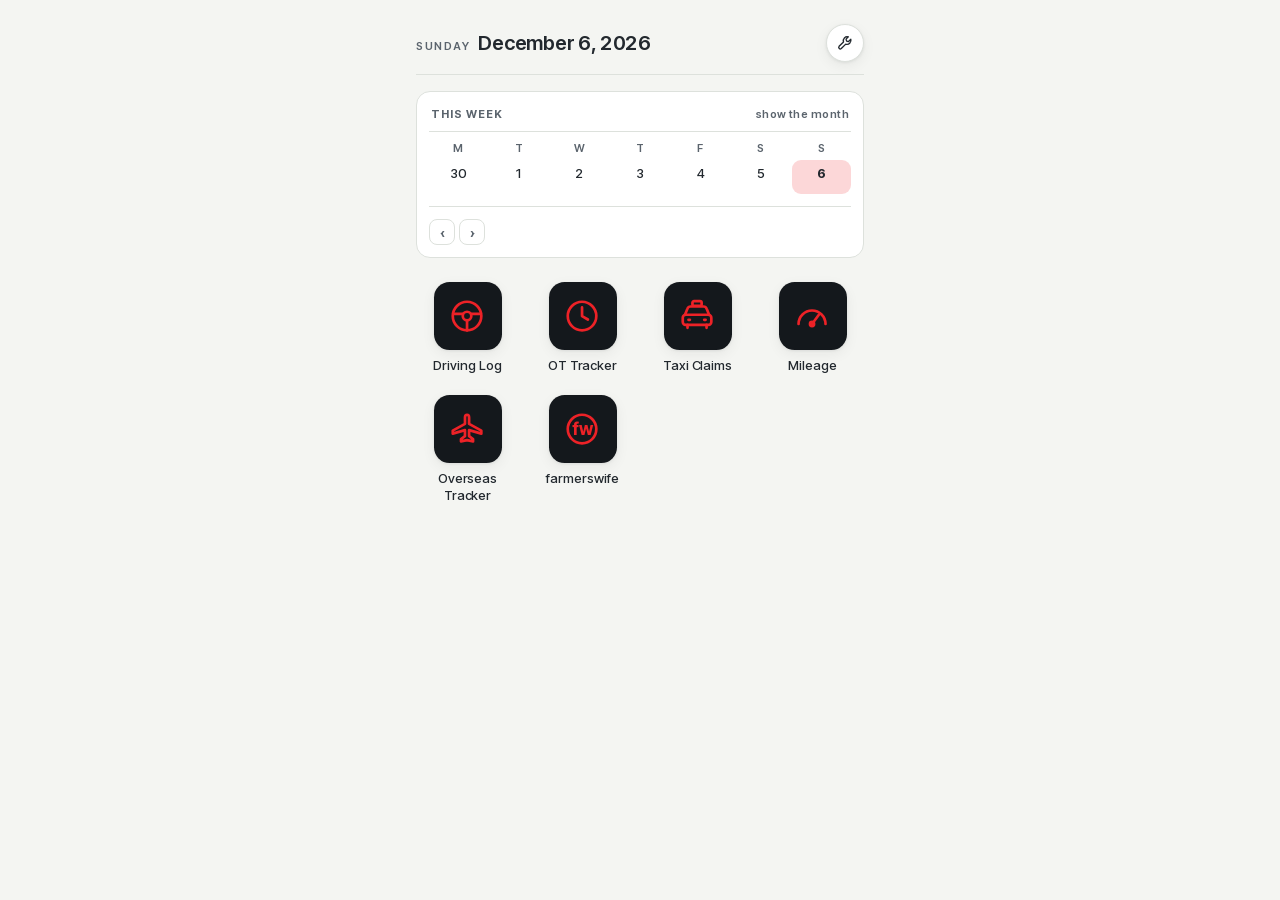
==== commit 93e68d7f: "A speedometer, and in the crimson it should have been Ben spotted it: the Mileage tile was the only " ====
--- a/index.html
+++ b/index.html
@@ -91,13 +91,14 @@
 
     <a class="cna-app" href="off/" data-app-id="off">
       <span class="cna-app-icon cna-icon-off" aria-hidden="true">
-        <!-- a route between two points: a start, the road, and where it
-             ended up. Drawn at the same line weight as the steering wheel
-             so the whole row reads as one set. -->
-        <svg viewBox="0 0 24 24" fill="none" stroke="currentColor" stroke-width="1.7"
-             stroke-linecap="round" stroke-linejoin="round">
-          <circle cx="6" cy="18" r="2.2"/><path d="M6 15.6c0-4.8 12-3.4 12-8"/>
-          <path d="M18 3.4c1.7 0 3 1.3 3 3 0 2.2-3 5-3 5s-3-2.8-3-5c0-1.7 1.3-3 3-3z"/>
+        <!-- a speedometer: the dial, the needle, the hub it turns on.
+             Drawn at the same line weight as the steering wheel so the
+             whole row reads as one set. -->
+        <svg viewBox="0 0 24 24" fill="none" stroke="currentColor" stroke-width="1.7"
+             stroke-linecap="round" stroke-linejoin="round">
+          <path d="M3.5 17A8.5 8.5 0 0 1 20.5 17"/>
+          <path d="M12 17 16.3 11.2"/>
+          <circle cx="12" cy="17" r="1.3"/>
         </svg>
       </span>
       <span class="cna-app-label">Mileage</span>
--- a/shell.css
+++ b/shell.css
@@ -733,6 +733,7 @@
 .cna-icon-dot,
 .cna-icon-otlog,
 .cna-icon-taxi,
+.cna-icon-off,
 .cna-icon-ot,
 .cna-icon-fw {
   background: #14181C;
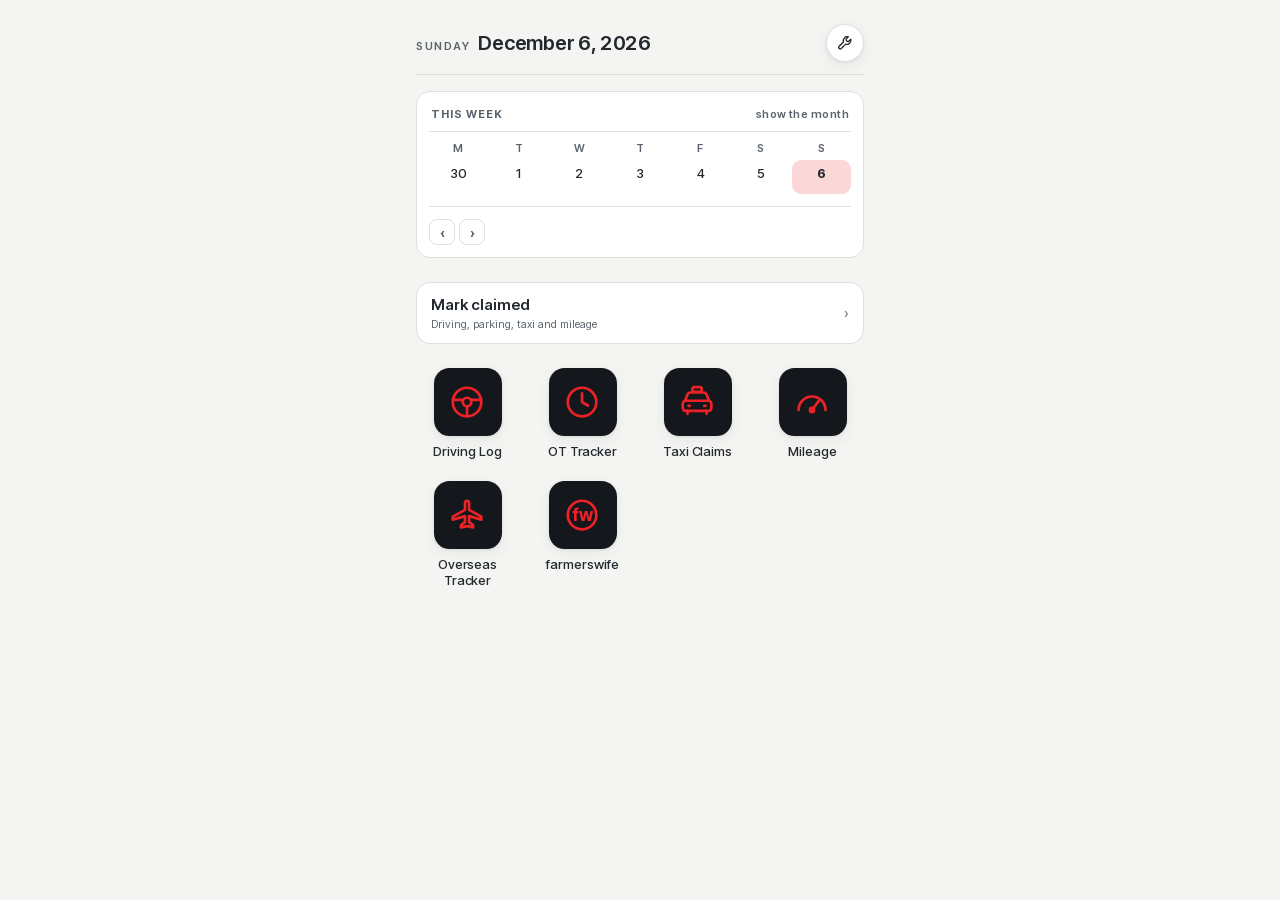
==== commit be30aa70: "Overseas trips as a red band, Mark claimed always on hand, route buttons - Home calendar reads trip " ====
--- a/index.html
+++ b/index.html
@@ -48,6 +48,16 @@
   <!-- The week, coloured by what each app says happened on each day.
        Empty until at least one app has been opened once. -->
   <div class="cna-cal" id="cna-cal"></div>
+
+  <!-- Always here, so ticking off what has gone through the portal
+       never depends on something showing up in Needs doing first. -->
+  <button class="cna-claims-open" id="cna-claims-open" type="button">
+    <span class="cna-claims-text">
+      <span class="cna-claims-title">Mark claimed</span>
+      <span class="cna-claims-sub">Driving, parking, taxi and mileage</span>
+    </span>
+    <span class="cna-todo-go" aria-hidden="true">&rsaquo;</span>
+  </button>
 
   <nav class="cna-apps" id="cna-app-grid" aria-label="Apps">
 
--- a/shell.css
+++ b/shell.css
@@ -321,6 +321,15 @@
 }
 .cna-cal-bar-opens { border-top-left-radius: 3px; border-bottom-left-radius: 3px; margin-left: 3px; }
 .cna-cal-bar-closes { border-top-right-radius: 3px; border-bottom-right-radius: 3px; margin-right: 3px; }
+
+/* An overseas trip is a band behind the numbers rather than a line under
+   them. It is placed in the day row's own grid but taken out of the flow,
+   so it lines up with the days exactly without pushing any of them. */
+.cna-cal-days { position: relative; }
+.cna-cal-days > .cna-cal-cell { position: relative; z-index: 1; }
+.cna-cal-band { position: absolute; inset: 0; z-index: 0; pointer-events: none; border-radius: 0; }
+.cna-cal-band-opens { border-top-left-radius: 9px; border-bottom-left-radius: 9px; }
+.cna-cal-band-closes { border-top-right-radius: 9px; border-bottom-right-radius: 9px; }
 
 .cna-cal-grid {
   display: flex;
@@ -651,6 +660,28 @@
    Four to a row, filling from the top left, so adding a third or
    fourth app later just fills the next slot. */
 
+.cna-claims-open {
+  display: flex;
+  align-items: center;
+  gap: 10px;
+  width: 100%;
+  margin: 0 0 24px;
+  padding: 12px 14px;
+  border: 1px solid var(--cna-line);
+  border-radius: var(--cna-radius);
+  background: var(--cna-card);
+  color: inherit;
+  font: inherit;
+  text-align: left;
+  cursor: pointer;
+  -webkit-tap-highlight-color: transparent;
+}
+.cna-claims-open:active { background: var(--cna-paper); }
+.cna-claims-open:focus-visible { outline: 2px solid var(--cna-accent); outline-offset: 2px; }
+.cna-claims-text { flex: 1 1 auto; min-width: 0; display: flex; flex-direction: column; gap: 2px; }
+.cna-claims-title { font-size: var(--t-body); font-weight: 600; line-height: 1.3; }
+.cna-claims-sub { font-size: var(--t-label); color: var(--cna-ink-soft); line-height: 1.3; }
+
 .cna-apps {
   display: grid;
   grid-template-columns: repeat(4, 1fr);
